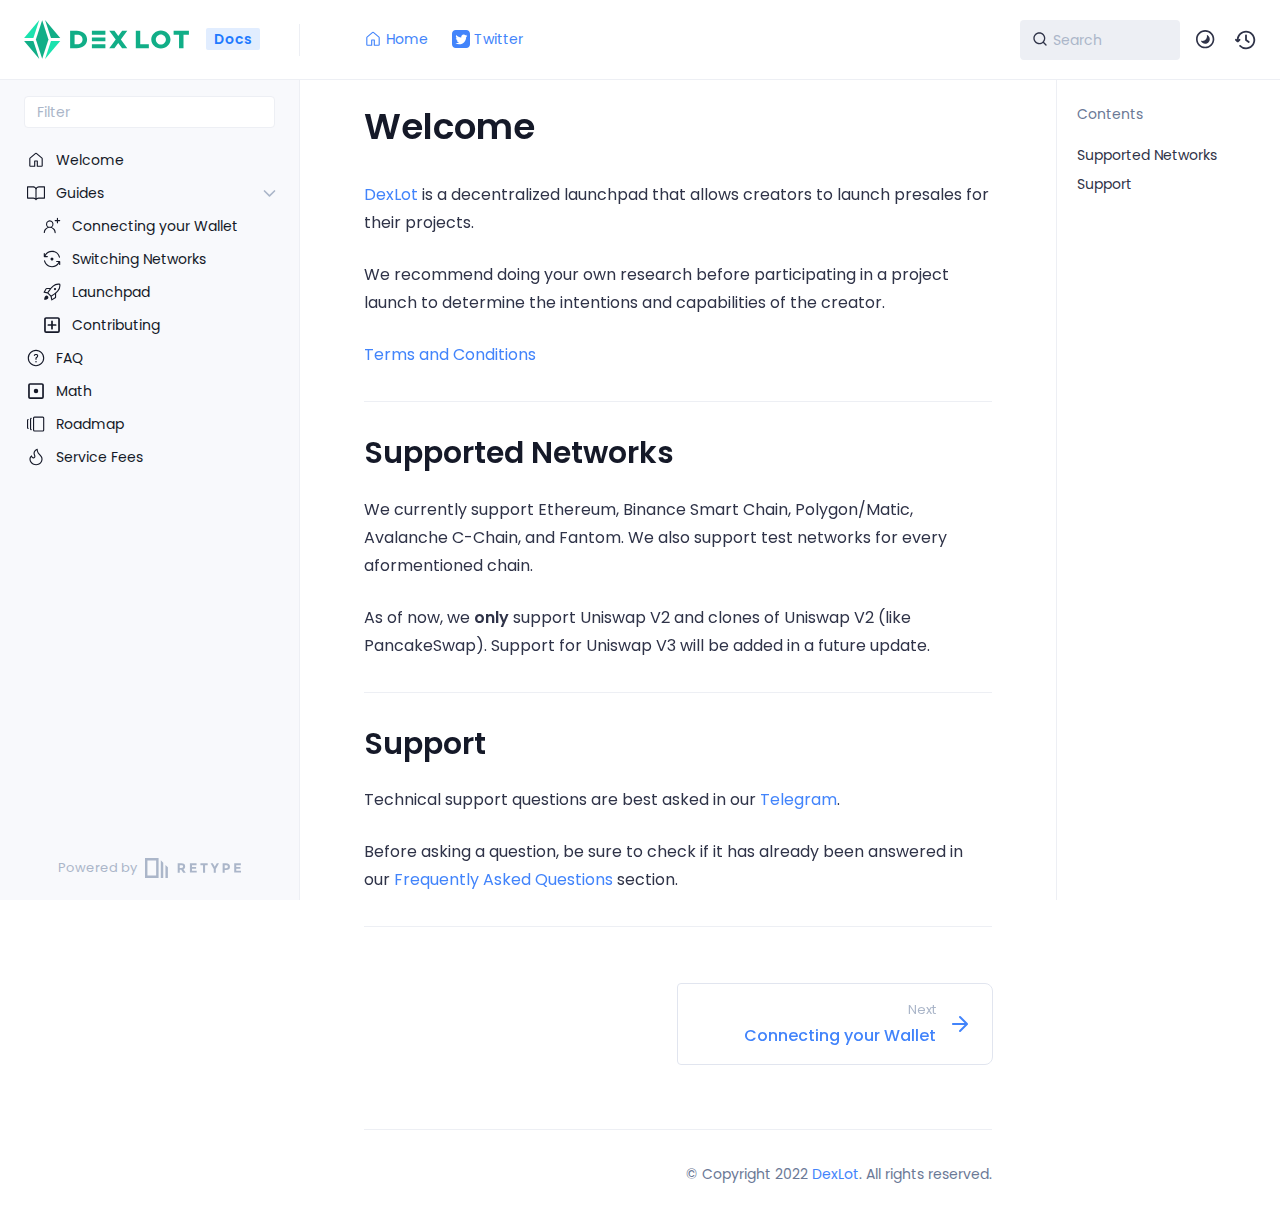
==== index.html @ b924d321 "updates" ====
<!DOCTYPE html>
<html lang="en" class="h-full">
<head>
    <meta charset="utf-8" />
    <meta name="viewport" content="width=device-width,initial-scale=1" />
    <meta name="turbo-cache-control" content="no-cache">

    <!-- Primary Meta Tags -->
    <title>Welcome | DexLot - Docs</title>
    <meta name="title" content="Welcome | DexLot - Docs">
    <meta name="description" content="DexLot is a decentralized launchpad that allows creators to launch presales for their projects." />

    <!-- Open Graph / Facebook -->
    <meta property="og:type" content="website">
    <meta property="og:url" content="https://docs.dexlot.app/">
    <meta property="og:title" content="Welcome | DexLot - Docs">
    <meta property="og:description" content="DexLot is a decentralized launchpad that allows creators to launch presales for their projects.">

    <!-- Twitter -->
    <meta property="twitter:card" content="summary_large_image">
    <meta property="twitter:url" content="https://docs.dexlot.app/">
    <meta property="twitter:title" content="Welcome | DexLot - Docs">
    <meta property="twitter:description" content="DexLot is a decentralized launchpad that allows creators to launch presales for their projects.">
    
    <script>(function () { var el = document.documentElement, m = localStorage.getItem("doc_theme"), wm = window.matchMedia; if (m === "dark" || (!m && wm && wm("(prefers-color-scheme: dark)").matches)) { el.classList.add("dark") } else { el.classList.remove("dark") } })();</script>

    <link href="/resources/css/retype.css?v=1.11.1.694345576577" rel="stylesheet" data-turbo-track="reload" />

    <script type="text/javascript" src="/resources/js/config.js?v=1.11.1.694345576577" defer data-turbo-track="reload"></script>
    <script type="text/javascript" src="/resources/js/retype.js?v=1.11.1" defer data-turbo-track="reload"></script>
    <script id="lunr-js" type="text/javascript" src="/resources/js/lunr.js?v=1.11.1.694345576577" defer></script>
</head>
    <body>
        <div id="docs-app" class="relative text-base antialiased text-gray-700 bg-white font-body dark:bg-dark-850 dark:text-dark-300">
    <div class="absolute bottom-0 left-0 bg-gray-100 dark:bg-dark-800" style="top: 5rem; right: 50%"></div>

    <header id="docs-site-header" class="sticky top-0 z-30 flex w-full h-16 bg-white border-b border-gray-200 md:h-20 dark:bg-dark-850 dark:border-dark-650">
    <div class="container relative flex items-center justify-between flex-grow pr-6 md:justify-start">
        <!-- Mobile menu button skeleton -->
        <button v-cloak class="skeleton docs-mobile-menu-button flex items-center justify-center flex-shrink-0 overflow-hidden dark:text-white focus:outline-none rounded-full w-10 h-10 ml-3.5 md:hidden"><svg xmlns="http://www.w3.org/2000/svg" class="mb-px flex-shrink-0" width="24" height="24" viewBox="0 0 24 24" role="presentation" style="margin-bottom: 0px;"><g fill="currentColor"><path d="M2 4h20v2H2zM2 11h20v2H2zM2 18h20v2H2z"></path></g></svg></button>
        <div v-cloak id="docs-sidebar-toggle"></div>

        <!-- Logo -->
        <div class="flex items-center justify-between h-full py-2 md:w-75">
            <div class="flex items-center px-2 md:px-6">
                <a id="docs-site-logo" href="/" class="flex items-center leading-snug text-2xl">
                    <span class="flex-grow-0 flex-shrink-0 overflow-hidden">
                        <img class="max-h-10 dark:hidden md:inline-block" src="/static/logo.svg">
                        <img class="max-h-10 hidden dark:inline-block" src="/static/logo.svg">
                    </span>
                </a><span class="hidden px-2 py-1 ml-4 text-sm font-semibold leading-none text-root-logo-label-text bg-root-logo-label-bg rounded-sm md:inline-block">Docs</span>
            </div>

            <span class="hidden h-8 border-r md:inline-block dark:border-dark-650"></span>
        </div>

        <div class="flex justify-between md:flex-grow">
            <!-- Top Nav -->
            <nav class="hidden md:flex">
    <ul class="flex flex-col mb-4 md:pl-16 md:mb-0 md:flex-row md:items-center">
        <li class="md:mr-6">
            <a class="inline-flex items-center py-2 md:mb-0 text-sm text-gray-400 whitespace-nowrap transition-colors duration-200 ease-linear md:text-blue-500 dark:text-blue-400 hover:text-blue-800 dark:hover:text-blue-200" href="https://dexlot.app">
                <svg xmlns="http://www.w3.org/2000/svg" class="mb-px mr-1" width="18" height="18" viewBox="0 0 24 24" role="presentation">
                    <g fill="currentColor">
                        <path fill-rule="evenodd" d="M11.03 2.59a1.5 1.5 0 011.94 0l7.5 6.363a1.5 1.5 0 01.53 1.144V19.5a1.5 1.5 0 01-1.5 1.5h-5.75a.75.75 0 01-.75-.75V14h-2v6.25a.75.75 0 01-.75.75H4.5A1.5 1.5 0 013 19.5v-9.403c0-.44.194-.859.53-1.144l7.5-6.363zM12 3.734l-7.5 6.363V19.5h5v-6.25a.75.75 0 01.75-.75h3.5a.75.75 0 01.75.75v6.25h5v-9.403L12 3.734z"/>
                    </g>
                </svg>
                <span>Home</span>
            </a>
        </li>
        <li class="md:mr-6">
            <a class="inline-flex items-center py-2 md:mb-0 text-sm text-gray-400 whitespace-nowrap transition-colors duration-200 ease-linear md:text-blue-500 dark:text-blue-400 hover:text-blue-800 dark:hover:text-blue-200" href="https://twitter.com/dexlotapp">
                <svg xmlns="http://www.w3.org/2000/svg" class="mb-px mr-1" width="18" height="18" viewBox="0 0 24 24" role="presentation">
                    <g fill="currentColor">
                        <path d="M19 0h-14c-2.761 0-5 2.239-5 5v14c0 2.761 2.239 5 5 5h14c2.762 0 5-2.239 5-5v-14c0-2.761-2.238-5-5-5zm-.139 9.237c.209 4.617-3.234 9.765-9.33 9.765-1.854 0-3.579-.543-5.032-1.475 1.742.205 3.48-.278 4.86-1.359-1.437-.027-2.649-.976-3.066-2.28.515.098 1.021.069 1.482-.056-1.579-.317-2.668-1.739-2.633-3.26.442.246.949.394 1.486.411-1.461-.977-1.875-2.907-1.016-4.383 1.619 1.986 4.038 3.293 6.766 3.43-.479-2.053 1.08-4.03 3.199-4.03.943 0 1.797.398 2.395 1.037.748-.147 1.451-.42 2.086-.796-.246.767-.766 1.41-1.443 1.816.664-.08 1.297-.256 1.885-.517-.439.656-.996 1.234-1.639 1.697z"/>
                    </g>
                </svg>
                <span>Twitter</span>
            </a>
        </li>
    </ul>
</nav>

            <!-- Header Right Skeleton -->
            <div v-cloak class="flex justify-end flex-grow skeleton">

                <!-- Search input mock -->
                <div class="relative hidden w-40 lg:block lg:max-w-sm lg:ml-auto">
                    <div class="absolute flex items-center justify-center h-full pl-3 dark:text-dark-300">
                        <svg xmlns="http://www.w3.org/2000/svg" class="icon-base" width="16" height="16" viewBox="0 0 24 24" aria-labelledby="icon" role="presentation"  style="margin-bottom: 1px;"><g fill="currentColor" ><path d="M21.71 20.29l-3.68-3.68A8.963 8.963 0 0020 11c0-4.96-4.04-9-9-9s-9 4.04-9 9 4.04 9 9 9c2.12 0 4.07-.74 5.61-1.97l3.68 3.68c.2.19.45.29.71.29s.51-.1.71-.29c.39-.39.39-1.03 0-1.42zM4 11c0-3.86 3.14-7 7-7s7 3.14 7 7c0 1.92-.78 3.66-2.04 4.93-.01.01-.02.01-.02.01-.01.01-.01.01-.01.02A6.98 6.98 0 0111 18c-3.86 0-7-3.14-7-7z" ></path></g></svg>
                    </div>

                    <input class="w-full h-10 transition-colors duration-200 ease-in bg-gray-200 border border-transparent rounded md:text-sm hover:bg-white hover:border-gray-300 focus:outline-none focus:bg-white focus:border-gray-500 dark:bg-dark-600 dark:border-dark-600 placeholder-gray-400 dark:placeholder-dark-400"
                    style="padding: 0.625rem 0.75rem 0.625rem 2rem" type="text" placeholder="Search" />
                </div>

                <!-- Mobile search button mock -->
                <div class="flex items-center justify-center w-10 h-10 lg:hidden">
                    <svg xmlns="http://www.w3.org/2000/svg" class="flex-shrink-0 icon-base" width="20" height="20" viewBox="0 0 24 24" aria-labelledby="icon" role="presentation"  style="margin-bottom: 0px;"><g fill="currentColor" ><path d="M21.71 20.29l-3.68-3.68A8.963 8.963 0 0020 11c0-4.96-4.04-9-9-9s-9 4.04-9 9 4.04 9 9 9c2.12 0 4.07-.74 5.61-1.97l3.68 3.68c.2.19.45.29.71.29s.51-.1.71-.29c.39-.39.39-1.03 0-1.42zM4 11c0-3.86 3.14-7 7-7s7 3.14 7 7c0 1.92-.78 3.66-2.04 4.93-.01.01-.02.01-.02.01-.01.01-.01.01-.01.02A6.98 6.98 0 0111 18c-3.86 0-7-3.14-7-7z" ></path></g></svg>
                </div>

                <!-- Dark mode switch placehokder -->
                <div class="w-10 h-10 lg:ml-2"></div>

                <!-- History button mock -->
                <div class="flex items-center justify-center w-10 h-10" style="margin-right: -0.625rem;">
                    <svg xmlns="http://www.w3.org/2000/svg" class="flex-shrink-0 icon-base" width="22" height="22" viewBox="0 0 24 24" aria-labelledby="icon" role="presentation"  style="margin-bottom: 0px;"><g fill="currentColor" ><g ><path d="M12.01 6.01c-.55 0-1 .45-1 1V12a1 1 0 00.4.8l3 2.22a.985.985 0 001.39-.2.996.996 0 00-.21-1.4l-2.6-1.92V7.01c.02-.55-.43-1-.98-1z"></path><path d="M12.01 1.91c-5.33 0-9.69 4.16-10.05 9.4l-.29-.26a.997.997 0 10-1.34 1.48l1.97 1.79c.19.17.43.26.67.26s.48-.09.67-.26l1.97-1.79a.997.997 0 10-1.34-1.48l-.31.28c.34-4.14 3.82-7.41 8.05-7.41 4.46 0 8.08 3.63 8.08 8.09s-3.63 8.08-8.08 8.08c-2.18 0-4.22-.85-5.75-2.4a.996.996 0 10-1.42 1.4 10.02 10.02 0 007.17 2.99c5.56 0 10.08-4.52 10.08-10.08.01-5.56-4.52-10.09-10.08-10.09z"></path></g></g></svg>
                </div>
            </div>

            <div v-cloak class="flex items-center justify-end flex-grow">
                <div id="docs-mobile-search-button"></div>
                <doc-search-desktop></doc-search-desktop>

                <doc-theme-switch class="lg:ml-2"></doc-theme-switch>
                <doc-history></doc-history>
            </div>
        </div>
    </div>
</header>


    <div class="container relative flex bg-white">
        <!-- Sidebar Skeleton -->
<div v-cloak class="fixed flex flex-col flex-shrink-0 duration-300 ease-in-out bg-gray-100 border-gray-200 sidebar top-20 w-75 border-r h-screen md:sticky transition-transform skeleton dark:bg-dark-800 dark:border-dark-650">

    <!-- Render this div, if config.showSidebarFilter is `true` -->
    <div class="flex items-center h-16 px-6">
        <input class="w-full h-8 px-3 py-2 transition-colors duration-200 ease-linear bg-white border border-gray-200 rounded shadow-none text-sm focus:outline-none focus:border-gray-600 dark:bg-dark-600 dark:border-dark-600" type="text" placeholder="Filter" />
    </div>

    <div class="pl-6 mb-4 mt-1">
        <div class="w-32 h-3 mb-4 bg-gray-200 rounded-full loading dark:bg-dark-600"></div>
        <div class="w-48 h-3 mb-4 bg-gray-200 rounded-full loading dark:bg-dark-600"></div>
        <div class="w-40 h-3 mb-4 bg-gray-200 rounded-full loading dark:bg-dark-600"></div>
        <div class="w-32 h-3 mb-4 bg-gray-200 rounded-full loading dark:bg-dark-600"></div>
        <div class="w-48 h-3 mb-4 bg-gray-200 rounded-full loading dark:bg-dark-600"></div>
        <div class="w-40 h-3 mb-4 bg-gray-200 rounded-full loading dark:bg-dark-600"></div>
    </div>


    <div class="flex-shrink-0 mt-auto bg-transparent dark:border-dark-650">
        <a
    class="flex items-center justify-center flex-nowrap h-16 text-gray-400 dark:text-dark-400 hover:text-gray-700 dark:hover:text-dark-300 transition-colors duration-150 ease-in docs-powered-by"
    target="_blank"
    href="https://retype.com/"
    rel="noopener"
>
    <span class="text-xs whitespace-nowrap">Powered by</span>
    <svg xmlns="http://www.w3.org/2000/svg" class="ml-2" fill="currentColor" width="96" height="20" overflow="visible"><path d="M0 0v20h13.59V0H0zm11.15 17.54H2.44V2.46h8.71v15.08zM15.8 20h2.44V4.67L15.8 2.22zM20.45 6.89V20h2.44V9.34z"/><g><path d="M40.16 8.44c0 1.49-.59 2.45-1.75 2.88l2.34 3.32h-2.53l-2.04-2.96h-1.43v2.96h-2.06V5.36h3.5c1.43 0 2.46.24 3.07.73s.9 1.27.9 2.35zm-2.48 1.1c.26-.23.38-.59.38-1.09 0-.5-.13-.84-.4-1.03s-.73-.28-1.39-.28h-1.54v2.75h1.5c.72 0 1.2-.12 1.45-.35zM51.56 5.36V7.2h-4.59v1.91h4.13v1.76h-4.13v1.92h4.74v1.83h-6.79V5.36h6.64zM60.09 7.15v7.48h-2.06V7.15h-2.61V5.36h7.28v1.79h-2.61zM70.81 14.64h-2.06v-3.66l-3.19-5.61h2.23l1.99 3.45 1.99-3.45H74l-3.19 5.61v3.66zM83.99 6.19c.65.55.97 1.4.97 2.55s-.33 1.98-1 2.51-1.68.8-3.04.8h-1.23v2.59h-2.06V5.36h3.26c1.42 0 2.45.28 3.1.83zm-1.51 3.65c.25-.28.37-.69.37-1.22s-.16-.92-.48-1.14c-.32-.23-.82-.34-1.5-.34H79.7v3.12h1.38c.68 0 1.15-.14 1.4-.42zM95.85 5.36V7.2h-4.59v1.91h4.13v1.76h-4.13v1.92H96v1.83h-6.79V5.36h6.64z"/></g></svg>
</a>

    </div>
</div>

<!-- Sidebar component -->
<doc-sidebar v-cloak>
    <template #sidebar-footer>
        <div
            class="flex-shrink-0 mt-auto border-t md:bg-transparent md:border-none dark:border-dark-650"
        >

            <div class="py-3 px-6 md:hidden border-b dark:border-dark-650">
                <nav>
                    <ul class="flex flex-wrap justify-center items-center">
                        <li class="mr-6">
                            <a class="block py-1 text-sm whitespace-nowrap transition-colors duration-200 ease-linear text-blue-500 dark:text-blue-400 hover:text-blue-800 dark:hover:text-blue-200" href="https://dexlot.app">Home</a>
                        </li>
                        <li class="mr-6">
                            <a class="block py-1 text-sm whitespace-nowrap transition-colors duration-200 ease-linear text-blue-500 dark:text-blue-400 hover:text-blue-800 dark:hover:text-blue-200" href="https://twitter.com/dexlotapp">Twitter</a>
                        </li>
                    </ul>
                </nav>
            </div>


            <a
    class="flex items-center justify-center flex-nowrap h-16 text-gray-400 dark:text-dark-400 hover:text-gray-700 dark:hover:text-dark-300 transition-colors duration-150 ease-in docs-powered-by"
    target="_blank"
    href="https://retype.com/"
    rel="noopener"
>
    <span class="text-xs whitespace-nowrap">Powered by</span>
    <svg xmlns="http://www.w3.org/2000/svg" class="ml-2" fill="currentColor" width="96" height="20" overflow="visible"><path d="M0 0v20h13.59V0H0zm11.15 17.54H2.44V2.46h8.71v15.08zM15.8 20h2.44V4.67L15.8 2.22zM20.45 6.89V20h2.44V9.34z"/><g><path d="M40.16 8.44c0 1.49-.59 2.45-1.75 2.88l2.34 3.32h-2.53l-2.04-2.96h-1.43v2.96h-2.06V5.36h3.5c1.43 0 2.46.24 3.07.73s.9 1.27.9 2.35zm-2.48 1.1c.26-.23.38-.59.38-1.09 0-.5-.13-.84-.4-1.03s-.73-.28-1.39-.28h-1.54v2.75h1.5c.72 0 1.2-.12 1.45-.35zM51.56 5.36V7.2h-4.59v1.91h4.13v1.76h-4.13v1.92h4.74v1.83h-6.79V5.36h6.64zM60.09 7.15v7.48h-2.06V7.15h-2.61V5.36h7.28v1.79h-2.61zM70.81 14.64h-2.06v-3.66l-3.19-5.61h2.23l1.99 3.45 1.99-3.45H74l-3.19 5.61v3.66zM83.99 6.19c.65.55.97 1.4.97 2.55s-.33 1.98-1 2.51-1.68.8-3.04.8h-1.23v2.59h-2.06V5.36h3.26c1.42 0 2.45.28 3.1.83zm-1.51 3.65c.25-.28.37-.69.37-1.22s-.16-.92-.48-1.14c-.32-.23-.82-.34-1.5-.34H79.7v3.12h1.38c.68 0 1.15-.14 1.4-.42zM95.85 5.36V7.2h-4.59v1.91h4.13v1.76h-4.13v1.92H96v1.83h-6.79V5.36h6.64z"/></g></svg>
</a>

        </div>
    </template>
</doc-sidebar>


        <div class="flex-grow min-w-0 dark:bg-dark-850">
            <!-- Render "toolbar" template here on api pages --><!-- Render page content -->
            <div class="flex">
    <div class="flex-grow min-w-0 px-6 md:px-16">
        <main class="relative pt-6 pb-16">
            <div class="docs-markdown" id="docs-content">
                <!-- Rendered if sidebar right is enabled -->
                <div id="docs-sidebar-right-toggle"></div>
               
                <!-- Page content  -->
<doc-anchor-target id="welcome" class="break-words">
    <h1>
        <doc-anchor-trigger class="header-anchor-trigger" to="#welcome">#</doc-anchor-trigger>
        <span>Welcome</span>
    </h1>
</doc-anchor-target>
<p><a href="https://dexlot.app/">DexLot</a> is a decentralized launchpad that allows creators to launch presales for their projects.</p>
<p>We recommend doing your own research before participating in a project launch to determine the intentions and capabilities of the creator.</p>
<p><a href="https://dexlot.app/terms">Terms and Conditions</a></p>
<hr />
<doc-anchor-target id="supported-networks">
    <h2>
        <doc-anchor-trigger class="header-anchor-trigger" to="#supported-networks">#</doc-anchor-trigger>
        <span>Supported Networks</span>
    </h2>
</doc-anchor-target>
<p>We currently support Ethereum, Binance Smart Chain, Polygon/Matic, Avalanche C-Chain, and Fantom.
We also support test networks for every aformentioned chain.</p>
<p>As of now, we <strong>only</strong> support Uniswap V2 and clones of Uniswap V2 (like PancakeSwap). Support for Uniswap V3 will be added in a future update.</p>
<hr />
<doc-anchor-target id="support">
    <h2>
        <doc-anchor-trigger class="header-anchor-trigger" to="#support">#</doc-anchor-trigger>
        <span>Support</span>
    </h2>
</doc-anchor-target>
<p>Technical support questions are best asked in our <a href="https://t.me/dexlot">Telegram</a>.</p>
<p>Before asking a question, be sure to check if it has already been answered in our <a href="faq/">Frequently Asked Questions</a> section.</p>
<hr />




                <!-- Required only on API pages -->
                <doc-toolbar-member-filter-no-results />
            </div>

            
<nav class="flex mt-14">
    <div class="w-1/2">
    </div>

    <div class="w-1/2">
        <a class="px-5 py-4 -mx-px h-full flex items-center justify-end break-all md:break-normal font-medium text-blue-500 dark:text-blue-400 border border-gray-300 hover:border-gray-400 dark:border-dark-650 dark:hover:border-dark-450 rounded-l rounded-r-lg transition-colors duration-150 relative hover:z-5" href="/guides/connect/">
            <span>
                <span class="block text-xs font-normal text-right text-gray-400 dark:text-dark-400">Next</span>
                <span class="block mt-1">Connecting your Wallet</span>
            </span>
            <svg xmlns="http://www.w3.org/2000/svg" class="ml-3" width="24" height="24" viewBox="0 0 24 24" fill="currentColor" overflow="visible"><path d="M19.92 12.38a1 1 0 00-.22-1.09l-7-7a.996.996 0 10-1.41 1.41l5.3 5.3H5c-.55 0-1 .45-1 1s.45 1 1 1h11.59l-5.29 5.29a.996.996 0 000 1.41c.19.2.44.3.7.3s.51-.1.71-.29l7-7c.09-.09.16-.21.21-.33z" /><path fill="none" d="M0 0h24v24H0z" /></svg>
        </a>
    </div>
</nav>


        </main>

        <div class="border-t dark:border-dark-650 pt-6 mb-8">
            <footer class="flex flex-wrap items-center justify-between">
    <div>
        <ul class="flex flex-wrap items-center text-sm">
</ul>

    </div>
    <div class="docs-copyright py-2 text-gray-500 dark:text-dark-350 text-sm leading-relaxed"><p>© Copyright 2022 <a href="https://dexlot.app">DexLot</a>. All rights reserved.</p>
</div>
</footer>

        </div>
    </div>
    
    <!-- Rendered if sidebar right is enabled -->
    <!-- Sidebar right skeleton-->
    <div v-cloak class="fixed top-0 bottom-0 right-0 transform translate-x-full bg-white border-gray-200 lg:sticky lg:border-l lg:flex-shrink-0 lg:pt-6 lg:transform-none lg:w-56 lg:z-0 md:w-72 sidebar-right skeleton dark:bg-dark-850 dark:border-dark-650">
        <div class="pl-5">
            <div class="w-32 h-3 mb-4 bg-gray-200 dark:bg-dark-600 rounded-full loading"></div>
            <div class="w-48 h-3 mb-4 bg-gray-200 dark:bg-dark-600 rounded-full loading"></div>
            <div class="w-40 h-3 mb-4 bg-gray-200 dark:bg-dark-600 rounded-full loading"></div>
        </div>
    </div>
    
    <!-- User should be able to hide sidebar right -->
    <doc-sidebar-right v-cloak></doc-sidebar-right>
</div>

        </div>
    </div>

    <doc-search-mobile></doc-search-mobile>
    <doc-back-to-top></doc-back-to-top>
</div>


        <div id="docs-overlay-target"></div>

        <script>window.__DOCS__ = { "title": "Welcome", icon: "file", hasPrism: false, hasMermaid: false, hasMath: false }</script>
    </body>
</html>
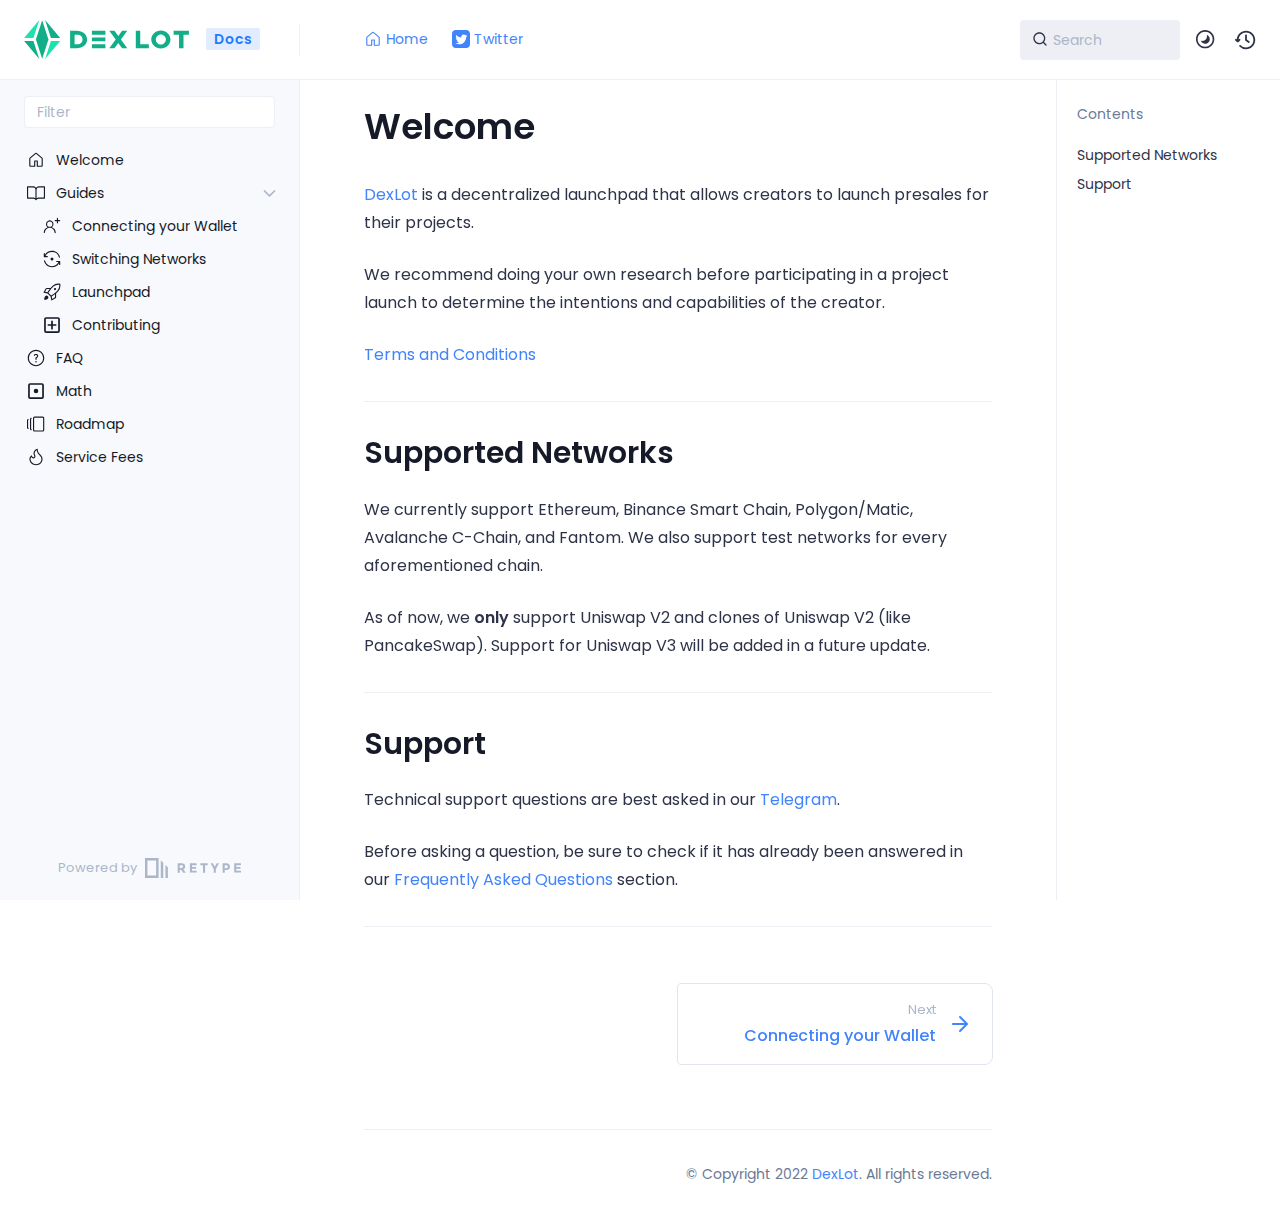
==== commit 36911f39: "Updates" ====
--- a/index.html
+++ b/index.html
@@ -24,11 +24,11 @@
     
     <script>(function () { var el = document.documentElement, m = localStorage.getItem("doc_theme"), wm = window.matchMedia; if (m === "dark" || (!m && wm && wm("(prefers-color-scheme: dark)").matches)) { el.classList.add("dark") } else { el.classList.remove("dark") } })();</script>
 
-    <link href="/resources/css/retype.css?v=1.11.1.694345576577" rel="stylesheet" data-turbo-track="reload" />
-
-    <script type="text/javascript" src="/resources/js/config.js?v=1.11.1.694345576577" defer data-turbo-track="reload"></script>
+    <link href="/resources/css/retype.css?v=1.11.1.694777339129" rel="stylesheet" data-turbo-track="reload" />
+
+    <script type="text/javascript" src="/resources/js/config.js?v=1.11.1.694777339129" defer data-turbo-track="reload"></script>
     <script type="text/javascript" src="/resources/js/retype.js?v=1.11.1" defer data-turbo-track="reload"></script>
-    <script id="lunr-js" type="text/javascript" src="/resources/js/lunr.js?v=1.11.1.694345576577" defer></script>
+    <script id="lunr-js" type="text/javascript" src="/resources/js/lunr.js?v=1.11.1.694777339129" defer></script>
 </head>
     <body>
         <div id="docs-app" class="relative text-base antialiased text-gray-700 bg-white font-body dark:bg-dark-850 dark:text-dark-300">
@@ -216,7 +216,7 @@
     </h2>
 </doc-anchor-target>
 <p>We currently support Ethereum, Binance Smart Chain, Polygon/Matic, Avalanche C-Chain, and Fantom.
-We also support test networks for every aformentioned chain.</p>
+We also support test networks for every aforementioned chain.</p>
 <p>As of now, we <strong>only</strong> support Uniswap V2 and clones of Uniswap V2 (like PancakeSwap). Support for Uniswap V3 will be added in a future update.</p>
 <hr />
 <doc-anchor-target id="support">
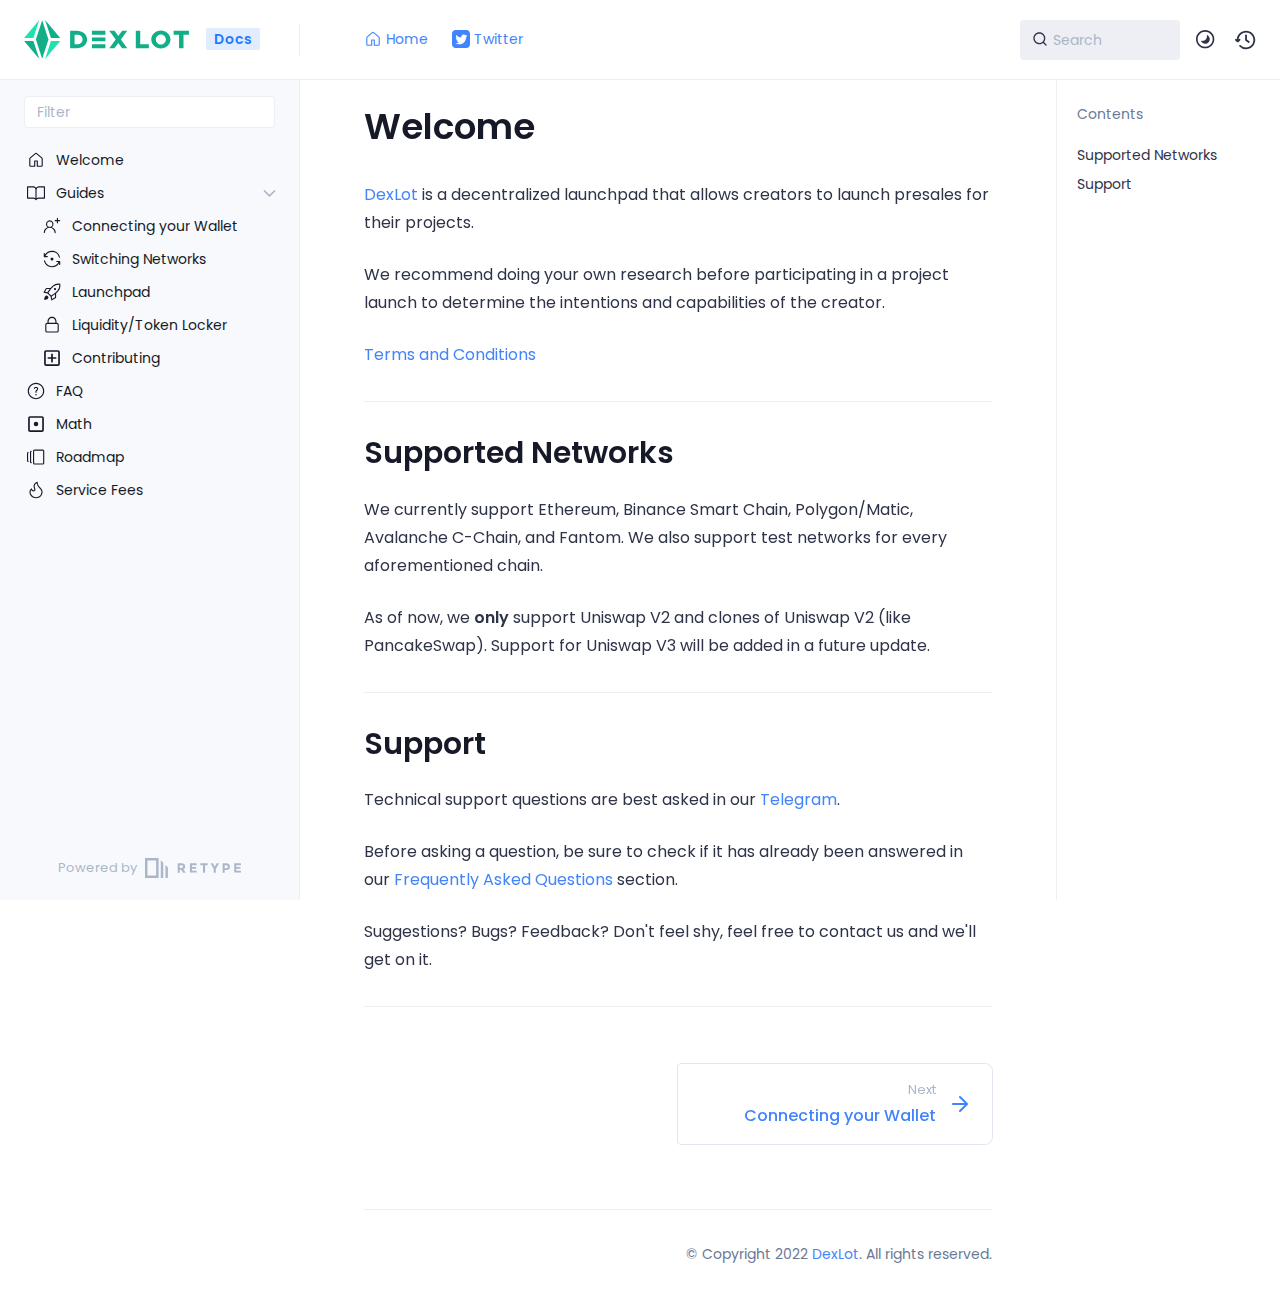
==== commit 4c3d0970: "Updates" ====
--- a/index.html
+++ b/index.html
@@ -24,11 +24,11 @@
     
     <script>(function () { var el = document.documentElement, m = localStorage.getItem("doc_theme"), wm = window.matchMedia; if (m === "dark" || (!m && wm && wm("(prefers-color-scheme: dark)").matches)) { el.classList.add("dark") } else { el.classList.remove("dark") } })();</script>
 
-    <link href="/resources/css/retype.css?v=1.11.1.694777339129" rel="stylesheet" data-turbo-track="reload" />
-
-    <script type="text/javascript" src="/resources/js/config.js?v=1.11.1.694777339129" defer data-turbo-track="reload"></script>
+    <link href="/resources/css/retype.css?v=1.11.1.695150261332" rel="stylesheet" data-turbo-track="reload" />
+
+    <script type="text/javascript" src="/resources/js/config.js?v=1.11.1.695150261332" defer data-turbo-track="reload"></script>
     <script type="text/javascript" src="/resources/js/retype.js?v=1.11.1" defer data-turbo-track="reload"></script>
-    <script id="lunr-js" type="text/javascript" src="/resources/js/lunr.js?v=1.11.1.694777339129" defer></script>
+    <script id="lunr-js" type="text/javascript" src="/resources/js/lunr.js?v=1.11.1.695150261332" defer></script>
 </head>
     <body>
         <div id="docs-app" class="relative text-base antialiased text-gray-700 bg-white font-body dark:bg-dark-850 dark:text-dark-300">
@@ -227,6 +227,7 @@
 </doc-anchor-target>
 <p>Technical support questions are best asked in our <a href="https://t.me/dexlot">Telegram</a>.</p>
 <p>Before asking a question, be sure to check if it has already been answered in our <a href="faq/">Frequently Asked Questions</a> section.</p>
+<p>Suggestions? Bugs? Feedback? Don&#x27;t feel shy, feel free to contact us and we&#x27;ll get on it.</p>
 <hr />
 
 
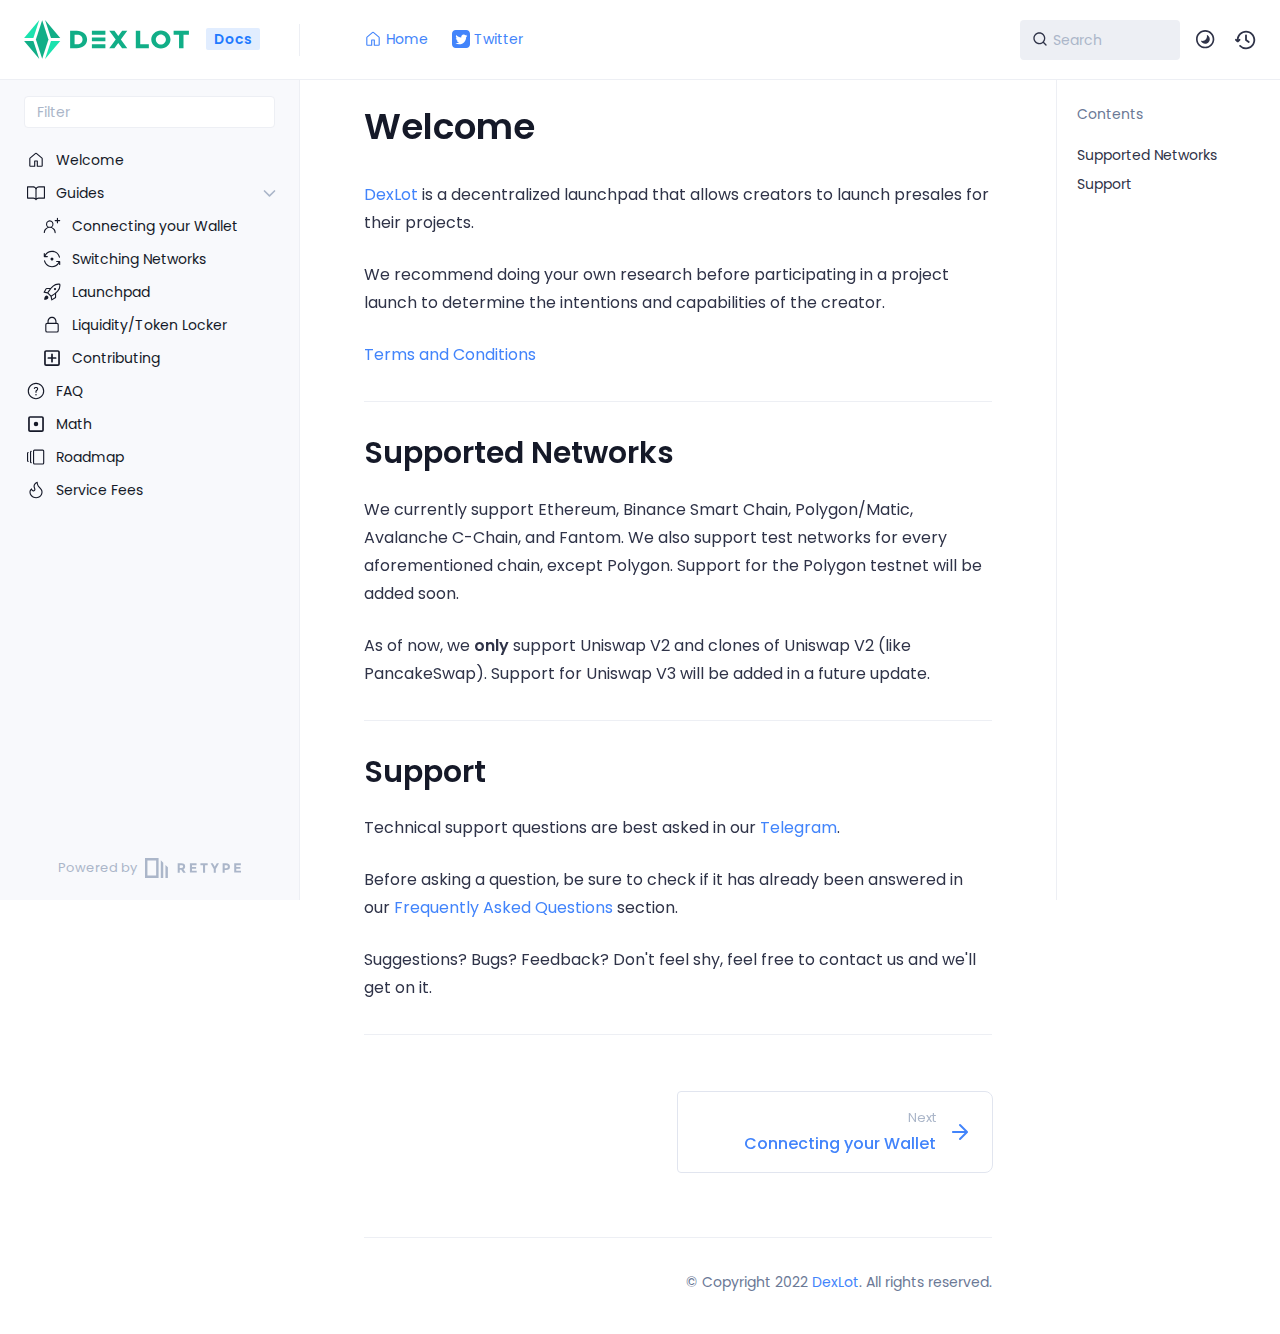
==== commit 1ceee243: "Updates" ====
--- a/index.html
+++ b/index.html
@@ -24,11 +24,11 @@
     
     <script>(function () { var el = document.documentElement, m = localStorage.getItem("doc_theme"), wm = window.matchMedia; if (m === "dark" || (!m && wm && wm("(prefers-color-scheme: dark)").matches)) { el.classList.add("dark") } else { el.classList.remove("dark") } })();</script>
 
-    <link href="/resources/css/retype.css?v=1.11.1.695150261332" rel="stylesheet" data-turbo-track="reload" />
-
-    <script type="text/javascript" src="/resources/js/config.js?v=1.11.1.695150261332" defer data-turbo-track="reload"></script>
+    <link href="/resources/css/retype.css?v=1.11.1.695688012310" rel="stylesheet" data-turbo-track="reload" />
+
+    <script type="text/javascript" src="/resources/js/config.js?v=1.11.1.695688012310" defer data-turbo-track="reload"></script>
     <script type="text/javascript" src="/resources/js/retype.js?v=1.11.1" defer data-turbo-track="reload"></script>
-    <script id="lunr-js" type="text/javascript" src="/resources/js/lunr.js?v=1.11.1.695150261332" defer></script>
+    <script id="lunr-js" type="text/javascript" src="/resources/js/lunr.js?v=1.11.1.695688012310" defer></script>
 </head>
     <body>
         <div id="docs-app" class="relative text-base antialiased text-gray-700 bg-white font-body dark:bg-dark-850 dark:text-dark-300">
@@ -216,7 +216,7 @@
     </h2>
 </doc-anchor-target>
 <p>We currently support Ethereum, Binance Smart Chain, Polygon/Matic, Avalanche C-Chain, and Fantom.
-We also support test networks for every aforementioned chain.</p>
+We also support test networks for every aforementioned chain, except Polygon. Support for the Polygon testnet will be added soon.</p>
 <p>As of now, we <strong>only</strong> support Uniswap V2 and clones of Uniswap V2 (like PancakeSwap). Support for Uniswap V3 will be added in a future update.</p>
 <hr />
 <doc-anchor-target id="support">
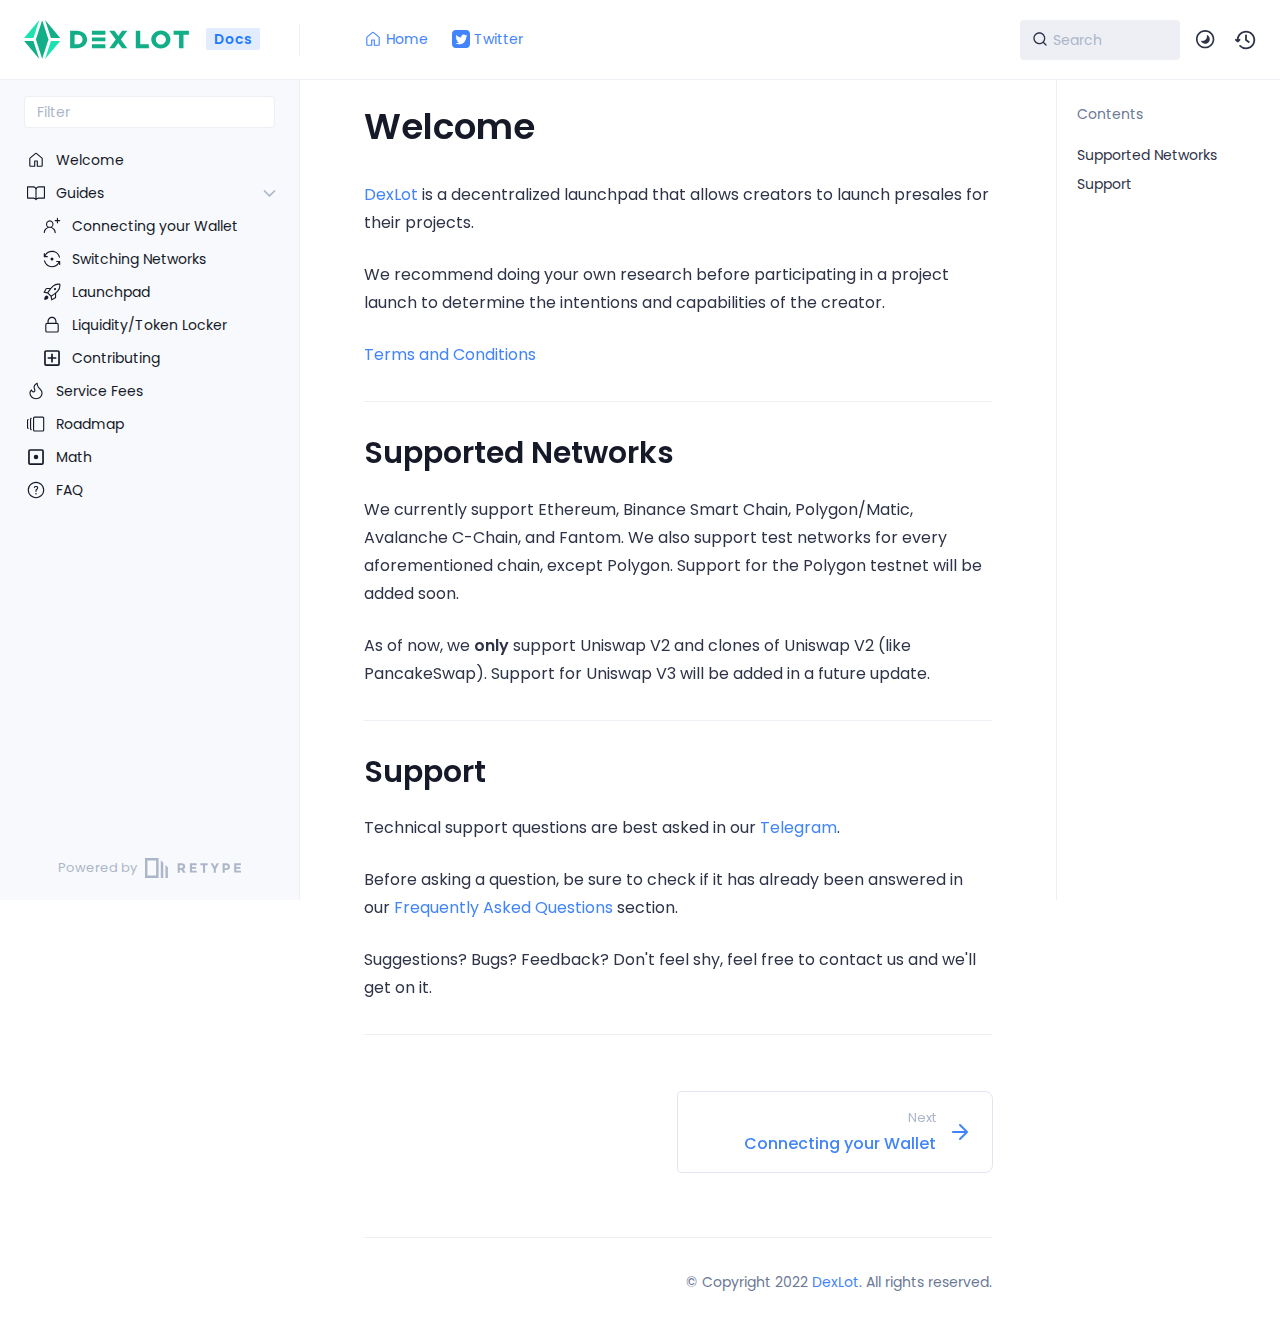
==== commit 313b1834: "Updates" ====
--- a/index.html
+++ b/index.html
@@ -24,11 +24,11 @@
     
     <script>(function () { var el = document.documentElement, m = localStorage.getItem("doc_theme"), wm = window.matchMedia; if (m === "dark" || (!m && wm && wm("(prefers-color-scheme: dark)").matches)) { el.classList.add("dark") } else { el.classList.remove("dark") } })();</script>
 
-    <link href="/resources/css/retype.css?v=1.11.1.695688012310" rel="stylesheet" data-turbo-track="reload" />
-
-    <script type="text/javascript" src="/resources/js/config.js?v=1.11.1.695688012310" defer data-turbo-track="reload"></script>
+    <link href="/resources/css/retype.css?v=1.11.1.696882893098" rel="stylesheet" data-turbo-track="reload" />
+
+    <script type="text/javascript" src="/resources/js/config.js?v=1.11.1.696882893098" defer data-turbo-track="reload"></script>
     <script type="text/javascript" src="/resources/js/retype.js?v=1.11.1" defer data-turbo-track="reload"></script>
-    <script id="lunr-js" type="text/javascript" src="/resources/js/lunr.js?v=1.11.1.695688012310" defer></script>
+    <script id="lunr-js" type="text/javascript" src="/resources/js/lunr.js?v=1.11.1.696882893098" defer></script>
 </head>
     <body>
         <div id="docs-app" class="relative text-base antialiased text-gray-700 bg-white font-body dark:bg-dark-850 dark:text-dark-300">
